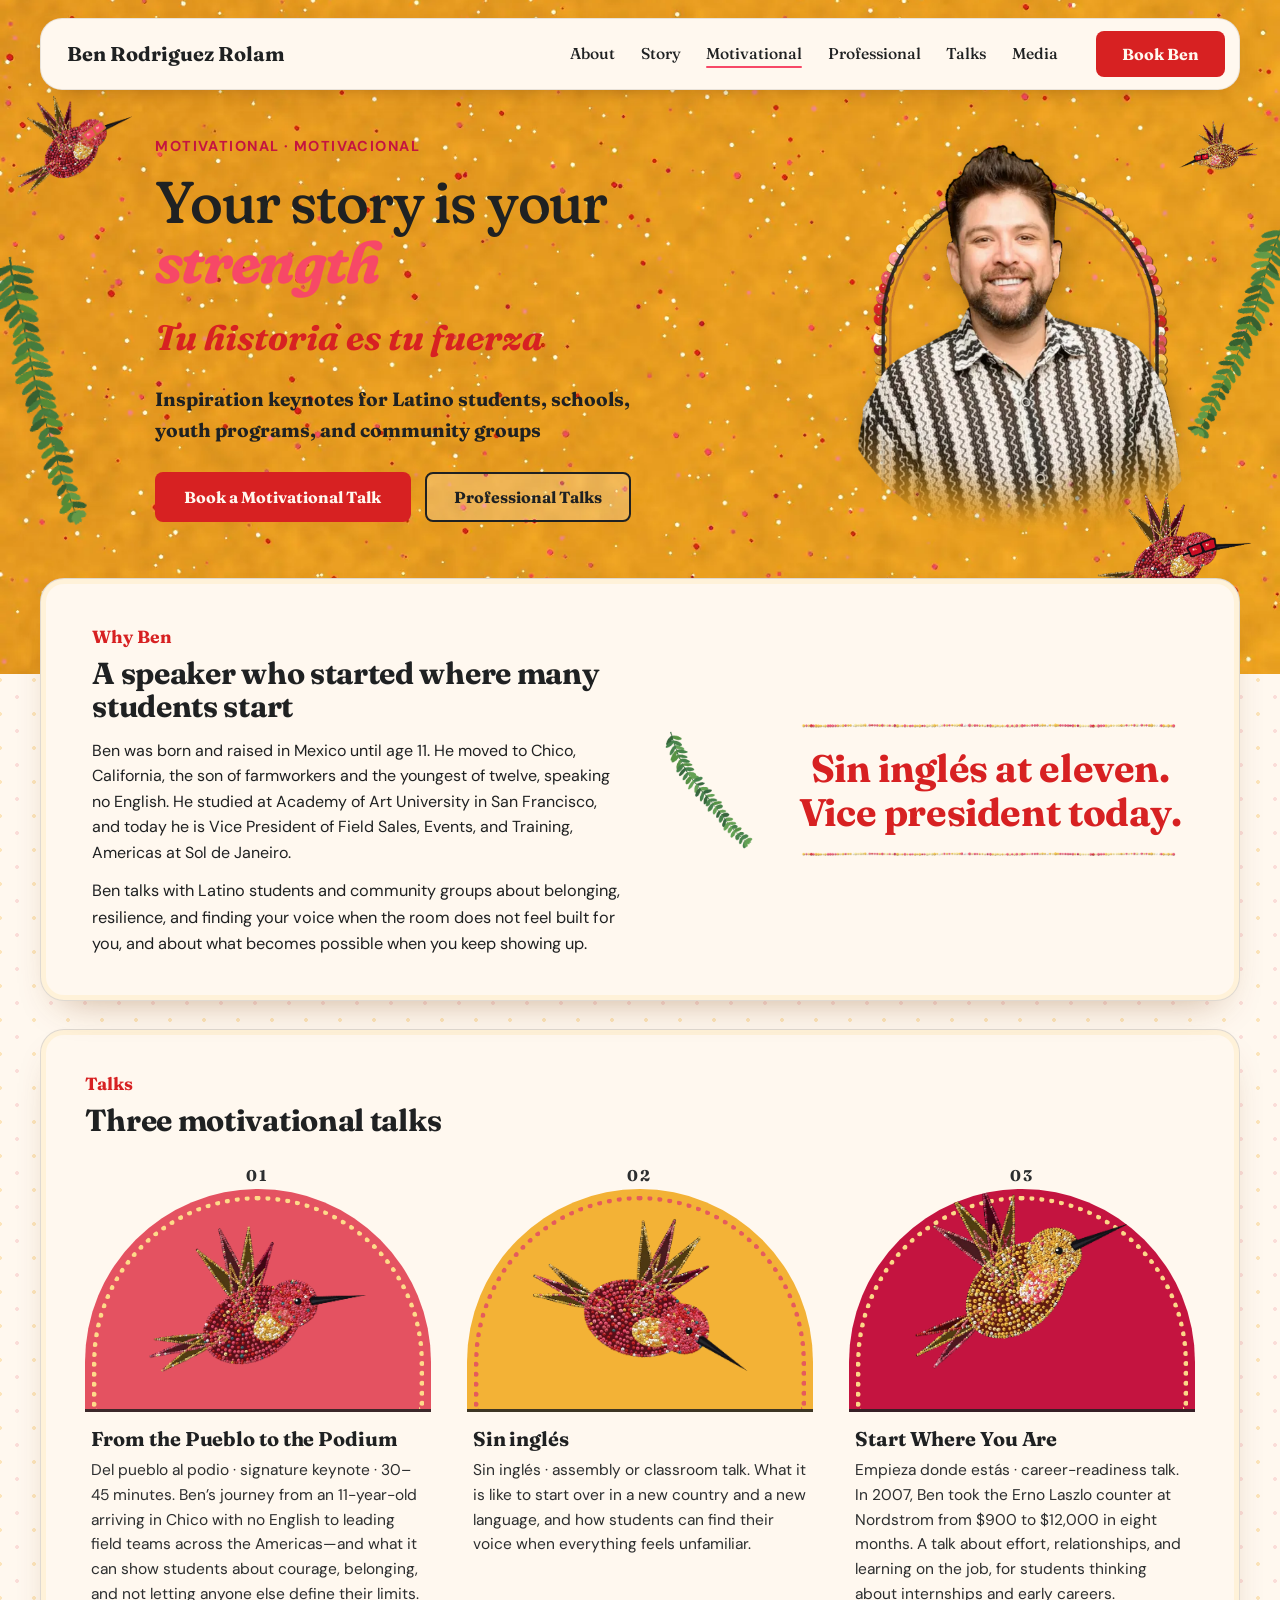
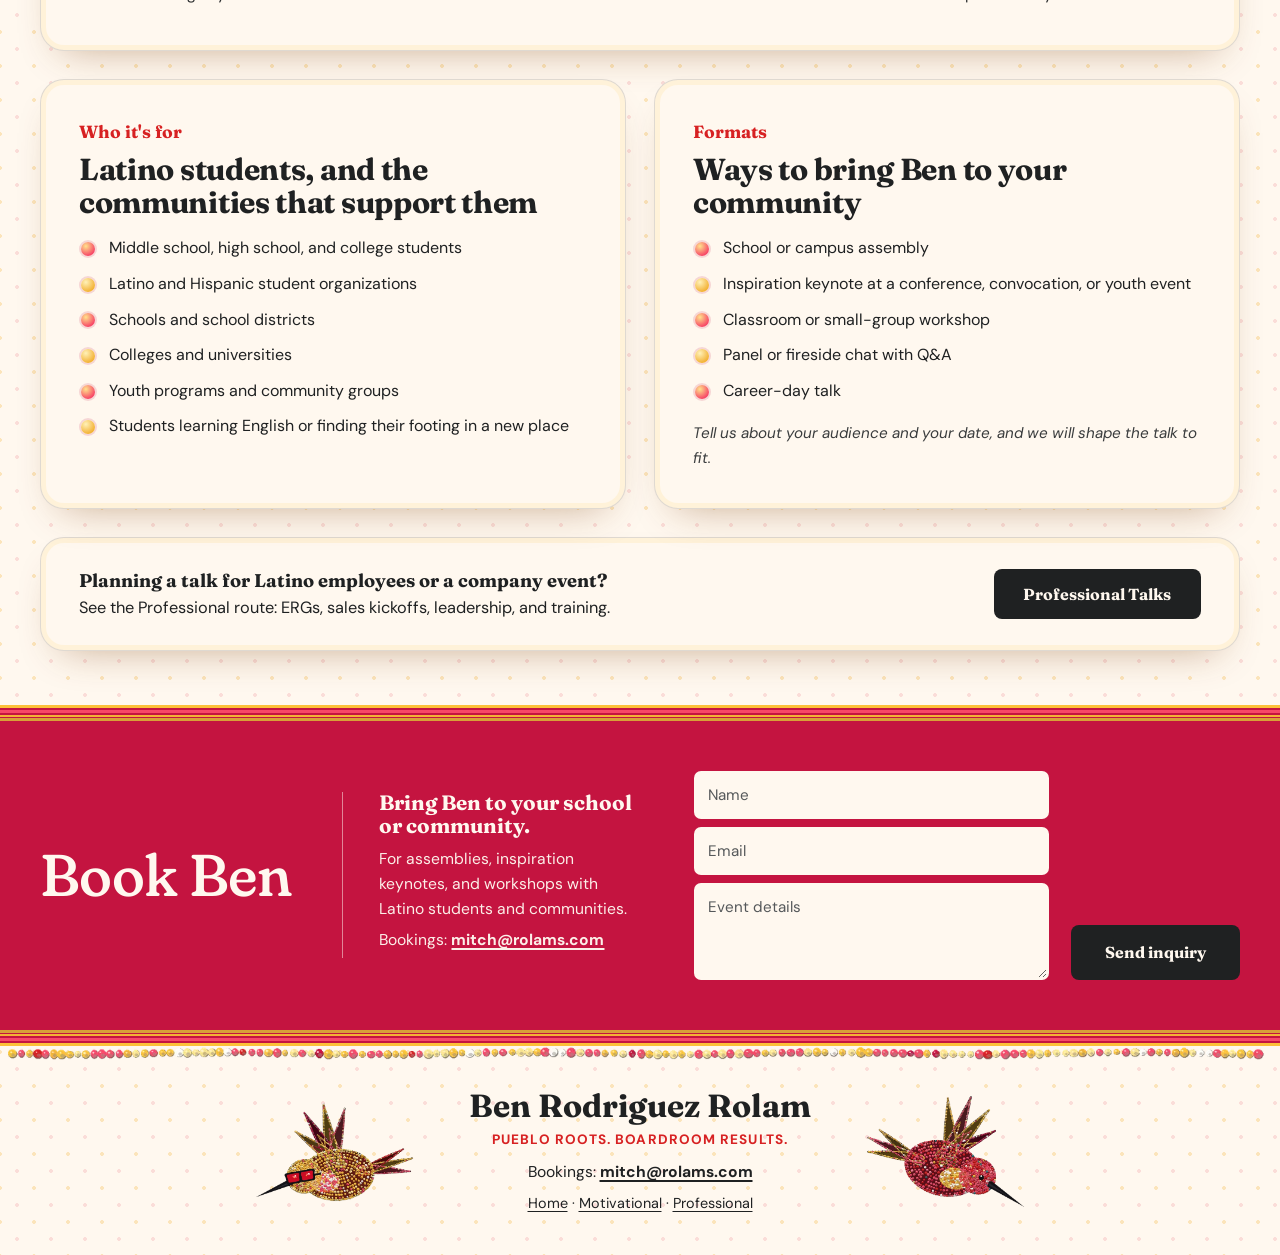
==== motivational/index.html @ 66494a48 "Two routes: Motivational and Professional pages, homepage chooser, hummingbird note, nav update" ====
<!doctype html>
<html lang="en">
<head>
<meta charset="utf-8">
<meta name="viewport" content="width=device-width, initial-scale=1, viewport-fit=cover">
<title>Motivational Speaker for Latino Students and Communities — Ben Rodriguez Rolam</title>
<meta name="description" content="Ben Rodriguez Rolam gives motivational talks to Latino students at schools, colleges, youth programs and community groups. He arrived in Chico, California at eleven with no English. Pueblo Roots. Boardroom Results.">
<meta name="theme-color" content="#F3B236">
<link rel="canonical" href="https://benrodriguezrolam.com/motivational/">

<meta property="og:type" content="website">
<meta property="og:site_name" content="Ben Rodriguez Rolam">
<meta property="og:title" content="Motivational Speaker for Latino Students and Communities — Ben Rodriguez Rolam">
<meta property="og:description" content="Ben Rodriguez Rolam gives motivational talks to Latino students at schools, colleges, youth programs and community groups. He arrived in Chico, California at eleven with no English. Pueblo Roots. Boardroom Results.">
<meta property="og:url" content="https://benrodriguezrolam.com/motivational/">
<meta property="og:image" content="https://benrodriguezrolam.com/assets/og-image.jpg">
<meta property="og:image:width" content="1200">
<meta property="og:image:height" content="630">
<meta property="og:image:alt" content="Ben Rodriguez Rolam smiling in front of a beaded arch, with the headline From the Pueblo to the Podium.">
<meta name="twitter:card" content="summary_large_image">
<meta name="twitter:title" content="Motivational Speaker for Latino Students and Communities — Ben Rodriguez Rolam">
<meta name="twitter:description" content="Ben Rodriguez Rolam gives motivational talks to Latino students at schools, colleges, youth programs and community groups. He arrived in Chico, California at eleven with no English. Pueblo Roots. Boardroom Results.">
<meta name="twitter:image" content="https://benrodriguezrolam.com/assets/og-image.jpg">

<link rel="icon" href="/favicon.ico" sizes="any">
<link rel="icon" type="image/png" sizes="32x32" href="/assets/favicon-32.png">
<link rel="icon" type="image/png" sizes="192x192" href="/assets/favicon-192.png">
<link rel="apple-touch-icon" href="/assets/apple-touch-icon.png">

<link rel="preconnect" href="https://fonts.googleapis.com">
<link rel="preconnect" href="https://fonts.gstatic.com" crossorigin>
<link href="https://fonts.googleapis.com/css2?family=DM+Sans:ital,opsz,wght@0,9..40,400;0,9..40,500;0,9..40,700&family=Fraunces:ital,opsz,wght@0,9..144,500;0,9..144,700;1,9..144,500;1,9..144,700&display=swap" rel="stylesheet">
<link rel="preload" as="image" href="/assets/hero-gold.webp" type="image/webp">
<script>document.documentElement.classList.add('js')</script>
<link rel="stylesheet" href="/styles.css?v=4">
</head>
<body>
<a class="skip" href="#main">Skip to content</a>

<header class="hero hero--sub" id="top">
  <nav class="nav" aria-label="Main">
    <a class="nav__name" href="/">Ben Rodriguez Rolam</a>
    <ul class="nav__links" id="menu">
      <li><a href="/#about">About</a></li>
      <li><a href="/#story">Story</a></li>
      <li><a href="/motivational/" aria-current="page">Motivational</a></li>
      <li><a href="/professional/">Professional</a></li>
      <li><a href="/#talks">Talks</a></li>
      <li><a href="/#media">Media</a></li>
    </ul>
    <a class="btn btn--red nav__cta" href="#book">Book Ben</a>
    <button class="nav__toggle" type="button" aria-expanded="false" aria-controls="menu" aria-label="Menu"><span></span><span></span><span></span></button>
  </nav>

  <div class="hero__inner">
    <div class="hero__text">
      <p class="eyebrow fade" style="--d:.15s">Motivational · <span lang="es">Motivacional</span></p>
      <h1 class="fade" style="--d:.3s">Your story is your <em>strength</em></h1>
      <p class="hero__sub fade" style="--d:.5s" lang="es">Tu historia es tu fuerza</p>
      <p class="hero__role fade" style="--d:.65s">Inspiration keynotes for Latino students, schools, youth programs, and community groups</p>
      <div class="hero__btns fade" style="--d:.8s">
        <a class="btn btn--red" href="#book">Book a Motivational Talk</a>
        <a class="btn btn--ghost" href="/professional/">Professional Talks</a>
      </div>
    </div>
    <div class="hero__photo fade" style="--d:.2s">
      <img class="portrait" src="/assets/ben-portrait.webp" srcset="/assets/ben-portrait-sm.webp 640w, /assets/ben-portrait.webp 1100w" sizes="(min-width: 900px) 440px, 80vw" width="1100" height="1067" alt="Ben Rodriguez Rolam, smiling, in a zigzag-striped shirt, framed by a beaded arch" fetchpriority="high">
    </div>
  </div>

  <div class="birds" aria-hidden="true">
    <div class="bird bird--left"><img src="/assets/bird-up-right-glasses.webp" alt="" width="560" height="489"></div>
    <div class="bird bird--right"><img src="/assets/bird-right-glasses.webp" alt="" width="560" height="391"></div>
    <div class="bird bird--corner"><img src="/assets/bird-up-left-glasses.webp" alt="" width="560" height="363"></div>
  </div>
  <img class="sprig sprig--l" src="/assets/sprig-3.webp" alt="" width="112" height="568" aria-hidden="true">
  <img class="sprig sprig--r" src="/assets/sprig-1.webp" alt="" width="160" height="581" aria-hidden="true">
</header>

<main id="main">
  <section class="about wrap" id="intro" aria-labelledby="intro-h">
    <div class="paper about__card">
      <div class="about__copy">
        <p class="label">Why Ben</p>
        <h2 id="intro-h">A speaker who started where many students start</h2>
        <p>Ben was born and raised in Mexico until age 11. He moved to Chico, California, the son of farmworkers and the youngest of twelve, speaking no English. He studied at Academy of Art University in San Francisco, and today he is Vice President of Field Sales, Events, and Training, Americas at Sol de Janeiro.</p><p>Ben talks with Latino students and community groups about belonging, resilience, and finding your voice when the room does not feel built for you, and about what becomes possible when you keep showing up.</p>
      </div>
      <img class="about__sprig" src="/assets/sprig-2.webp" alt="" width="260" height="346" loading="lazy">
      <figure class="quote">
        <img class="quote__rule" src="/assets/dotted-divider.webp" alt="" width="1800" height="60" loading="lazy">
        <blockquote><span lang="es">Sin inglés</span> at eleven.<br>Vice president today.</blockquote>
        <img class="quote__rule" src="/assets/dotted-divider.webp" alt="" width="1800" height="60" loading="lazy">
      </figure>
    </div>
  </section>

  <section class="wrap panel-section reveal" id="talks" aria-labelledby="talks-h">
    <div class="paper panel">
      <p class="label">Talks</p>
      <h2 id="talks-h">Three motivational talks</h2>
      <div class="cards">
        <article class="card">
          <p class="card__n">01</p>
          <div class="arch arch--pink"><img src="/assets/bird-right.webp" alt="" width="560" height="400" loading="lazy"></div>
          <div class="card__body"><h3>From the Pueblo to the Podium</h3><p><span lang="es">Del pueblo al podio</span> · signature keynote · 30–45 minutes. Ben’s journey from an 11-year-old arriving in Chico with no English to leading field teams across the Americas—and what it can show students about courage, belonging, and not letting anyone else define their limits.</p></div>
        </article>
        <article class="card">
          <p class="card__n">02</p>
          <div class="arch arch--gold"><img src="/assets/bird-dive.webp" alt="" width="560" height="400" loading="lazy"></div>
          <div class="card__body"><h3>Sin inglés</h3><p><span lang="es">Sin inglés</span> · assembly or classroom talk. What it is like to start over in a new country and a new language, and how students can find their voice when everything feels unfamiliar.</p></div>
        </article>
        <article class="card">
          <p class="card__n">03</p>
          <div class="arch arch--magenta"><img src="/assets/bird-up-right.webp" alt="" width="560" height="400" loading="lazy"></div>
          <div class="card__body"><h3>Start Where You Are</h3><p><span lang="es">Empieza donde estás</span> · career-readiness talk. In 2007, Ben took the Erno Laszlo counter at Nordstrom from $900 to $12,000 in eight months. A talk about effort, relationships, and learning on the job, for students thinking about internships and early careers.</p></div>
        </article>
      </div>
    </div>
  </section>

  <section class="wrap duo reveal" aria-label="Who it's for and formats">
    <div class="paper duo__card">
      <p class="label">Who it's for</p>
      <h2>Latino students, and the communities that support them</h2>
      <ul class="ticks"><li>Middle school, high school, and college students</li><li>Latino and Hispanic student organizations</li><li>Schools and school districts</li><li>Colleges and universities</li><li>Youth programs and community groups</li><li>Students learning English or finding their footing in a new place</li></ul>
    </div>
    <div class="paper duo__card">
      <p class="label">Formats</p>
      <h2>Ways to bring Ben to your community</h2>
      <ul class="ticks"><li>School or campus assembly</li><li>Inspiration keynote at a conference, convocation, or youth event</li><li>Classroom or small-group workshop</li><li>Panel or fireside chat with Q&amp;A</li><li>Career-day talk</li></ul>
      <p class="duo__note">Tell us about your audience and your date, and we will shape the talk to fit.</p>
    </div>
  </section>

  <section class="wrap reveal" aria-label="Other route">
    <div class="paper swap">
      <p class="swap__text"><strong>Planning a talk for Latino employees or a company event?</strong> <span>See the Professional route: ERGs, sales kickoffs, leadership, and training.</span></p>
      <a class="btn btn--ink" href="/professional/">Professional Talks</a>
    </div>
  </section>

  <section class="book" id="book" aria-labelledby="book-h">
    <div class="book__inner wrap">
      <h2 id="book-h" class="book__title">Book Ben</h2>
      <div class="book__copy">
        <h3>Bring Ben to your school or community.</h3>
        <p>For assemblies, inspiration keynotes, and workshops with Latino students and communities.</p>
        <p class="booking-mail">Bookings: <a href="mailto:mitch@rolams.com">mitch@rolams.com</a></p>
      </div>
      <form class="form" id="inquiry" action="https://formsubmit.co/156e5ff64beb17ed84e6ebee5ea1a832" method="POST">
        <label><span class="sr">Name</span><input type="text" name="name" placeholder="Name" autocomplete="name" required></label>
        <label><span class="sr">Email</span><input type="email" name="email" placeholder="Email" autocomplete="email" required></label>
        <label><span class="sr">Event details</span><textarea name="message" rows="3" placeholder="Event details"></textarea></label>
        <input type="hidden" name="track" value="Motivational">
        <input type="hidden" name="_subject" value="New speaking inquiry (Motivational) — benrodriguezrolam.com">
        <input type="hidden" name="_template" value="table">
        <input type="hidden" name="_captcha" value="false">
        <input type="text" name="_honey" value="" tabindex="-1" autocomplete="off" aria-hidden="true" style="position:absolute;left:-9999px;opacity:0;height:0;width:0">
        <button class="btn btn--ink" type="submit">Send inquiry</button>
        <p class="form__note" id="form-note" role="status" aria-live="polite" hidden></p>
      </form>
    </div>
  </section>
</main>

<footer class="foot">
  <img class="foot__beads" src="/assets/dotted-divider.webp" alt="" width="1800" height="60" loading="lazy">
  <div class="foot__inner">
    <img class="foot__bird foot__bird--l" src="/assets/bird-up-left-glasses.webp" alt="" width="560" height="363" loading="lazy">
    <div class="foot__center">
      <p class="foot__name">Ben Rodriguez Rolam</p>
      <p class="foot__tag">Pueblo Roots. Boardroom Results.</p>
      <p class="booking-mail">Bookings: <a href="mailto:mitch@rolams.com">mitch@rolams.com</a></p>
      <p class="foot__links"><a href="/">Home</a> · <a href="/motivational/">Motivational</a> · <a href="/professional/">Professional</a></p>
    </div>
    <img class="foot__bird foot__bird--r" src="/assets/bird-dive.webp" alt="" width="560" height="407" loading="lazy">
  </div>
</footer>

<script src="/script.js?v=4"></script>
</body>
</html>
---- styles.css ----
/* Ben Rodriguez Rolam — homepage. Plain CSS, no build step. */
:root{
  --gold:#FCC038; --gold-2:#F3B236; --gold-3:#D8A038; --gold-4:#C37431;
  --pink:#E45261; --pink-hot:#F74867; --magenta:#C41440; --red:#D72122;
  --cream:#FFF8EF; --ink:#1F2122;
  --serif:"Fraunces","Iowan Old Style","Palatino Linotype",Georgia,serif;
  --sans:"DM Sans",system-ui,-apple-system,"Segoe UI",Roboto,sans-serif;
  --wrap:1200px;
  --pad:clamp(16px,4vw,40px);
}
*,*::before,*::after{box-sizing:border-box}
html{scroll-behavior:smooth;scroll-padding-top:20px;-webkit-text-size-adjust:100%}
body{
  margin:0;font-family:var(--sans);font-size:1rem;line-height:1.6;color:var(--ink);
  background-color:var(--cream);
  background-image:
    radial-gradient(circle,rgba(228,82,97,.16) 1.6px,transparent 2.2px),
    radial-gradient(circle,rgba(243,178,54,.28) 1.6px,transparent 2.2px);
  background-size:34px 34px,34px 34px;background-position:0 0,17px 17px;
  overflow-x:hidden;
}
img{max-width:100%;height:auto;display:block}
a{color:inherit}
h1,h2,h3{font-family:var(--serif);margin:0;line-height:1.1}
p{margin:0 0 .8em}
.sr{position:absolute;width:1px;height:1px;overflow:hidden;clip:rect(0 0 0 0);white-space:nowrap}
.skip{position:absolute;left:-999px;top:8px;background:var(--ink);color:var(--cream);padding:8px 14px;border-radius:8px;z-index:100}
.skip:focus{left:8px}
.wrap{width:100%;max-width:calc(var(--wrap) + var(--pad)*2);margin-inline:auto;padding-inline:var(--pad)}
:focus-visible{outline:3px solid var(--ink);outline-offset:3px;border-radius:6px}

/* ---------- buttons ---------- */
.btn{
  display:inline-flex;align-items:center;justify-content:center;gap:.5em;
  font-family:var(--serif);font-weight:700;font-size:1rem;line-height:1;text-decoration:none;
  padding:.95em 1.7em;border-radius:8px;border:2px solid transparent;cursor:pointer;
  transition:transform .18s ease,box-shadow .18s ease,background .18s ease;
}
.btn:hover{transform:translateY(-2px);box-shadow:0 8px 18px -8px rgba(31,33,34,.55)}
.btn--red{background:var(--red);color:var(--cream)}
.btn--red:hover{background:var(--magenta)}
.btn--ghost{border-color:var(--ink);color:var(--ink);background:rgba(255,248,239,.25)}
.btn--ghost:hover{background:var(--cream)}
.btn--ink{background:var(--ink);color:var(--cream)}

/* ---------- hero ---------- */
.hero{
  position:relative;isolation:isolate;overflow:clip;
  background:var(--gold-2) url("assets/hero-gold.webp") center/cover no-repeat;
  padding:18px var(--pad) 150px;
}
.nav{
  position:relative;z-index:20;max-width:var(--wrap);margin:0 auto;
  display:flex;align-items:center;gap:24px;
  background:var(--cream);border-radius:22px;padding:12px 14px 12px 26px;
  box-shadow:0 8px 24px -14px rgba(90,40,0,.55);border:1.5px solid rgba(31,33,34,.1);
}
.nav__name{font-family:var(--serif);font-weight:700;font-size:1.25rem;text-decoration:none;white-space:nowrap;margin-right:auto}
.nav__links{display:flex;gap:clamp(16px,2vw,28px);list-style:none;margin:0 14px 0 0;padding:0}
.nav__links a{font-family:var(--serif);font-weight:500;text-decoration:none;font-size:.98rem;position:relative;padding:4px 0}
.nav__links a::after{content:"";position:absolute;left:0;right:0;bottom:-1px;height:2px;border-radius:2px;background:var(--pink-hot);transform:scaleX(0);transition:transform .2s}
.nav__links a:hover::after{transform:scaleX(1)}
.nav__cta{padding:.8em 1.5em;white-space:nowrap}
.nav__toggle{display:none;background:none;border:0;padding:10px;cursor:pointer;flex-direction:column;gap:5px}
.nav__toggle span{display:block;width:22px;height:2.5px;background:var(--ink);border-radius:2px;transition:transform .2s,opacity .2s}
.nav__toggle[aria-expanded="true"] span:nth-child(1){transform:translateY(7.5px) rotate(45deg)}
.nav__toggle[aria-expanded="true"] span:nth-child(2){opacity:0}
.nav__toggle[aria-expanded="true"] span:nth-child(3){transform:translateY(-7.5px) rotate(-45deg)}

.hero__inner{
  position:relative;z-index:5;max-width:var(--wrap);margin:0 auto;
  display:grid;grid-template-columns:1.05fr .95fr;align-items:center;gap:clamp(8px,3vw,40px);
  padding-top:clamp(20px,4vw,48px);
}
.hero__text{padding-left:clamp(0px,9vw,120px);padding-block:20px}
.eyebrow{font-weight:700;font-size:.9rem;letter-spacing:.1em;text-transform:uppercase;color:var(--magenta);margin-bottom:14px}
.hero h1{font-weight:500;font-size:clamp(2.1rem,5.1vw,4.4rem);letter-spacing:-.02em;line-height:1.02;font-variation-settings:"SOFT" 100,"WONK" 1}
.hero h1 span{display:block;white-space:nowrap}
.hero h1 em{font-style:italic;font-weight:700;color:var(--pink-hot)}
.hero__sub{font-family:var(--serif);font-style:italic;font-weight:700;font-size:clamp(1.5rem,2.8vw,2.2rem);color:var(--red);margin:18px 0 18px}
.hero__role{font-family:var(--serif);font-weight:700;font-size:clamp(1rem,1.5vw,1.2rem);margin-bottom:26px}
.hero__btns{display:flex;gap:14px;flex-wrap:wrap}
.hero__photo{position:relative;justify-self:end;width:100%;max-width:580px}
.portrait{width:100%;height:auto}

.sprig{position:absolute;z-index:2;pointer-events:none;opacity:.95}
.sprig--l{left:max(10px,calc(50% - 640px + 6px));bottom:140px;width:56px;transform:rotate(-12deg)}
.sprig--r{right:max(6px,calc(50% - 650px));top:215px;width:64px;transform:rotate(14deg)}

/* ---------- landing hummingbirds ---------- */
.birds{position:absolute;inset:0;z-index:8;pointer-events:none}
.bird{position:absolute;will-change:transform,opacity;
  animation:zip 2.8s cubic-bezier(.16,.8,.24,1) var(--delay,.3s) both}
.js .bird,.js .bird img{animation-play-state:paused}
.js.birds-go .bird,.js.birds-go .bird img{animation-play-state:running}
.bird img{width:100%;height:auto;transform-origin:50% 60%;
  animation:flutter .09s ease-in-out calc(var(--delay,.3s)) 32 alternate,
            hover 3.4s ease-in-out calc(var(--delay,.3s) + 2.8s) infinite}
.bird--left{--delay:.5s;--fx:-110vw;--fy:90px;--fr:-14deg;left:max(8px,calc(50% - 640px + 14px));top:92px;width:clamp(104px,9.5vw,132px)}
.bird--right{--delay:1.2s;--fx:110vw;--fy:120px;--fr:12deg;right:max(8px,calc(50% - 640px + 24px));bottom:92px;width:clamp(110px,13vw,176px)}
.bird--right img{animation-duration:.09s,3.9s}
.bird--corner{--delay:1.9s;--fx:105vw;--fy:160px;--fr:8deg;right:max(10px,calc(50% - 640px + 20px));top:118px;width:clamp(82px,6.5vw,92px)}
.bird--corner img{animation-duration:.08s,3.1s}
@keyframes zip{
  0%{opacity:0;transform:translate(var(--fx),var(--fy)) rotate(var(--fr)) scale(.8)}
  12%{opacity:1}
  70%{transform:translate(calc(var(--fx)*-.04),-8px) rotate(calc(var(--fr)*-.3)) scale(1.03)}
  100%{opacity:1;transform:translate(0,0) rotate(0) scale(1)}
}
@keyframes flutter{from{transform:rotate(-3deg) scaleY(1)}to{transform:rotate(3deg) scaleY(.9)}}
@keyframes hover{0%,100%{transform:translateY(0) rotate(0)}50%{transform:translateY(-6px) rotate(1.8deg)}}

.fade{animation:fadeUp .9s cubic-bezier(.2,.7,.2,1) var(--d,0s) both}
@keyframes fadeUp{from{opacity:0;transform:translateY(18px)}to{opacity:1;transform:none}}

/* ---------- paper cards ---------- */
.paper{
  background:var(--cream);border:1.5px solid rgba(31,33,34,.14);border-radius:24px;
  box-shadow:0 18px 40px -22px rgba(120,60,10,.45),inset 0 0 0 5px rgba(252,192,56,.12);
}
.label{font-family:var(--serif);font-weight:700;color:var(--red);font-size:1.1rem;margin-bottom:6px}
h2{font-weight:700;font-size:clamp(1.45rem,2.4vw,1.9rem);letter-spacing:-.01em}

/* about */
.about{margin-top:-96px;position:relative;z-index:10}
.about__card{
  display:grid;grid-template-columns:minmax(0,1.35fr) auto minmax(0,1fr);align-items:center;
  gap:clamp(16px,3vw,44px);padding:clamp(22px,3.4vw,44px) clamp(22px,4vw,56px);
}
.about__copy h2{margin-bottom:14px;max-width:30ch}
.about__copy p:last-child{margin:0;font-size:1.02rem;max-width:62ch}
.about__sprig{width:90px;opacity:.95}
.quote{margin:0;text-align:center}
.quote blockquote{
  margin:14px 0;font-family:var(--serif);font-weight:700;color:var(--red);
  font-size:clamp(1.7rem,3vw,2.5rem);line-height:1.15;letter-spacing:-.01em;
}
.quote__rule{width:100%;max-width:380px;margin-inline:auto}

/* story + talks */
.panel-section{margin-top:28px}
.panel{padding:clamp(22px,3.4vw,40px) clamp(18px,3.4vw,44px) clamp(26px,3.4vw,44px)}
.panel h2{margin-bottom:26px}
.cards{display:grid;grid-template-columns:repeat(3,minmax(0,1fr));gap:clamp(18px,3vw,36px)}
.card__n{font-family:var(--serif);font-weight:700;text-align:center;margin:0 0 6px;font-size:.95rem;letter-spacing:.14em;color:var(--magenta)}
.arch{
  position:relative;border-bottom:3px solid rgba(31,33,34,.85);aspect-ratio:1.55/1;border-radius:999px 999px 0 0;
  display:flex;align-items:flex-end;justify-content:center;overflow:hidden;
  padding-bottom:6%;
}
.arch::after{content:"";position:absolute;inset:7px 7px 0;border-radius:999px 999px 0 0;border:5px dotted rgba(255,226,140,.95);border-bottom:0;pointer-events:none}
.arch--pink{background:var(--pink)}
.arch--gold{background:var(--gold-2)}
.arch--magenta{background:var(--magenta)}
.arch--gold::after{border-color:rgba(228,82,97,.9)}
.arch img{width:66%;max-width:260px;position:relative;z-index:1;transform:translateY(-6%)}
.card__body{padding:16px 6px 0}
.card h3{font-weight:700;font-size:1.25rem;margin-bottom:8px;letter-spacing:-.005em}
.card p{font-size:.97rem;line-height:1.6;margin:0;color:#2c2e2f}

/* brands */
.brands{display:flex;align-items:center;margin-top:28px;padding:18px clamp(16px,3vw,36px);gap:clamp(12px,2.4vw,32px)}
.brands__lead{font-size:1.15rem;white-space:nowrap}
.brands__list{display:flex;flex:1;justify-content:space-between;list-style:none;margin:0;padding:0;font-family:var(--serif);font-weight:700;font-size:1.15rem}
.brands__list li{flex:1;text-align:center;padding:2px 10px}
.brands__list li+li{border-left:2px solid rgba(31,33,34,.78)}
.brands__lead{padding-right:clamp(0px,1vw,10px)}

/* media */
.media{display:grid;grid-template-columns:1fr 1fr;gap:clamp(16px,2.4vw,28px);margin-top:28px;padding-inline:var(--pad)}
.media__card{position:relative;display:flex;align-items:stretch;gap:clamp(14px,2vw,24px);overflow:hidden;min-height:170px;padding-right:clamp(70px,8vw,110px)}
.media__card--quote{padding:clamp(20px,2.6vw,30px) clamp(80px,9vw,120px) clamp(20px,2.6vw,30px) clamp(20px,3vw,34px)}
.reel{flex:0 0 38%;position:relative;background:var(--magenta) url("assets/reel.webp") center/cover;display:grid;place-items:center;min-height:170px}
.reel__play{width:62px;height:62px;border-radius:50%;background:var(--cream);display:grid;place-items:center;box-shadow:0 6px 18px -6px rgba(0,0,0,.5)}
.reel__play svg{width:28px;height:28px;fill:var(--red);margin-left:3px}
.media__copy{align-self:center;padding:18px 0}
.media__card--quote .media__copy{padding:0}
.media__copy h3{font-weight:700;font-size:1.3rem;color:var(--red);margin-bottom:8px}
.media__copy p{margin:0;font-size:.96rem}
.media__sprig{position:absolute;right:18px;top:50%;height:min(150px,80%);width:auto;transform:translateY(-50%) rotate(10deg)}

/* book */
.book{
  margin-top:54px;color:var(--cream);
  background:var(--magenta);
  padding:clamp(40px,5.4vw,66px) 0;position:relative;
}
.book::before,.book::after{
  content:"";position:absolute;left:0;right:0;height:16px;
  background:repeating-linear-gradient(to bottom,var(--gold) 0 3px,var(--magenta) 3px 5px,var(--pink-hot) 5px 8px,var(--magenta) 8px 10px,var(--gold-2) 10px 12px,var(--magenta) 12px 13px,var(--gold-3) 13px 16px);
}
.book::before{top:0}.book::after{bottom:0;transform:scaleY(-1)}
.book__inner{display:grid;grid-template-columns:auto auto 1fr;gap:clamp(20px,4vw,56px);align-items:center}
.book__title{font-weight:500;font-size:clamp(2.4rem,4.6vw,3.7rem);letter-spacing:-.01em;line-height:1;font-variation-settings:"SOFT" 100,"WONK" 1}
.book__copy{border-left:1.5px solid rgba(255,248,239,.5);padding-left:clamp(18px,3vw,36px);max-width:300px}
.book__copy h3{font-size:1.3rem;margin-bottom:8px}
.book__copy p{margin:0 0 6px;font-size:.98rem;opacity:.96}
.form{display:grid;grid-template-columns:1fr auto;grid-template-areas:"n b" "e b" "d b";gap:8px 22px;align-items:start;max-width:620px;justify-self:end;width:100%}
.form label:nth-of-type(1){grid-area:n}.form label:nth-of-type(2){grid-area:e}.form label:nth-of-type(3){grid-area:d}
.form .btn{grid-area:b;align-self:end;padding:1.1em 2em}
.form input,.form textarea{
  width:100%;font:inherit;font-size:.95rem;color:var(--ink);background:var(--cream);
  border:2px solid transparent;border-radius:7px;padding:10px 12px;display:block;
}
.form textarea{resize:vertical;min-height:84px}
.form input::placeholder,.form textarea::placeholder{color:#55585a}
.form input:focus,.form textarea:focus{outline:3px solid var(--gold);outline-offset:1px}
.form__note{grid-column:1/-1;margin:6px 0 0;font-weight:700;color:var(--gold);font-size:.98rem}
.form__note a{color:var(--cream);text-underline-offset:3px}
.form .btn:disabled{opacity:.7;cursor:progress}
.booking-mail a{font-weight:700;text-underline-offset:3px;text-decoration-thickness:1.5px}
.booking-mail a:hover{text-decoration-color:var(--pink-hot)}
.foot__center .booking-mail{font-size:.98rem}

/* footer */
.foot{text-align:center;padding:0 var(--pad) 40px;position:relative;overflow:hidden}
.foot__beads{width:100%;max-width:none;height:14px;object-fit:cover;margin:0 calc(var(--pad)*-1);width:calc(100% + var(--pad)*2)}
.foot__inner{position:relative;max-width:var(--wrap);margin:0 auto;padding:28px 0 0;display:flex;align-items:center;justify-content:center;gap:clamp(8px,4vw,60px)}
.foot__center{flex:0 1 auto}
.foot__center p{margin:0;font-size:.95rem}
.foot__name{font-family:var(--serif);font-weight:700;font-size:clamp(1.5rem,2.6vw,2rem)!important;line-height:1.1}
.foot__tag{font-weight:700;letter-spacing:.08em;text-transform:uppercase;color:var(--red);font-size:.85rem!important;margin:6px 0 8px!important}
.foot__bird{width:clamp(96px,13vw,170px);flex:none}
.foot__bird--r{transform:scaleX(1)}

/* scroll reveal (only when JS is on) */
.js .reveal{opacity:0;transform:translateY(22px);transition:opacity .7s ease,transform .7s ease}
.js .reveal.in{opacity:1;transform:none}

/* ---------- tablet ---------- */
@media (max-width:1020px){
  .about__card{grid-template-columns:1fr;text-align:left}
  .about__sprig{display:none}
  .quote{border-top:1.5px dashed rgba(196,20,64,.35);padding-top:20px}
  .quote__rule{max-width:300px}
  .book__inner{grid-template-columns:1fr 1fr}
  .book__title{grid-column:1/-1}
  .book__copy{max-width:none}
  .form{justify-self:stretch;max-width:none}
  .media{grid-template-columns:1fr}
  .brands{flex-wrap:wrap}
  .sprig--l,.sprig--r{display:none}
}
@media (max-width:860px){
  .cards{grid-template-columns:1fr;max-width:460px;margin-inline:auto}
  .arch{aspect-ratio:1.7/1}
  .hero__inner{grid-template-columns:1fr}
  .hero h1{font-size:clamp(2.1rem,8vw,3.8rem)}
  .hero__text{padding-left:0;text-align:left;padding-top:84px}
  .hero__photo{justify-self:center;max-width:520px;margin-top:-34px}
  .nav__links{
    position:absolute;left:0;right:0;top:calc(100% + 8px);margin:0;flex-direction:column;gap:0;
    background:var(--cream);border-radius:18px;border:1.5px solid rgba(31,33,34,.12);padding:8px 22px;
    box-shadow:0 18px 30px -14px rgba(90,40,0,.5);display:none;
  }
  .nav__links.open{display:flex}
  .nav__links li+li{border-top:1px solid rgba(31,33,34,.1)}
  .nav__links a{display:block;padding:14px 0;font-size:1.1rem}
  .nav__links a::after{display:none}
  .nav__toggle{display:flex}
  .nav{gap:8px;padding:9px 6px 9px 18px}
  .nav__name{font-size:1.02rem}
  .nav__cta{padding:.7em 1.05em;font-size:.9rem}
  .nav__toggle{padding:8px}
  .bird--left{top:86px}
}
@media (max-width:640px){
  .hero{padding-bottom:110px}
  .about{margin-top:-70px}
  .brands{display:block;padding:18px}
  .brands__lead{text-align:center;margin-bottom:12px}
  .brands__list{display:grid;grid-template-columns:1fr 1fr;gap:10px 0}
  .brands__list li:nth-child(odd){border-left:0}
  .brands__list li:nth-child(5){grid-column:1/-1;border-left:0;border-top:2px solid rgba(31,33,34,.2);padding-top:10px;margin-top:2px}
  .brands__list li+li{border-left:2px solid rgba(31,33,34,.5)}
  .brands__list li:nth-child(3){border-left:0}
  .media__card{flex-direction:column;padding-right:0;min-height:0}
  .reel{flex:none;min-height:180px}
  .media__copy{padding:6px 76px 22px 20px}
  .media__card--quote{padding:22px 76px 22px 20px}
  .media__sprig{top:auto;bottom:20px;height:96px;transform:rotate(10deg)}
  .media__card--quote .media__sprig{top:50%;bottom:auto;height:110px;transform:translateY(-50%) rotate(10deg)}
  .book__inner{grid-template-columns:1fr}
  .book__copy{border-left:0;padding-left:0;border-top:1.5px solid rgba(255,248,239,.4);padding-top:18px}
  .form{grid-template-columns:1fr;grid-template-areas:"n" "e" "d" "b"}
  .form .btn{width:100%}
  .foot__inner{flex-direction:column;gap:10px;padding-top:16px}
  .foot__bird{width:96px}
  .foot__bird--l{order:-1}
  .foot__bird--r{order:2;margin-top:6px}
}
@media (max-width:420px){
  .eyebrow{font-size:.8rem}
  .hero__btns .btn{flex:1}
}

/* ---------- reduced motion: static, finished state ---------- */
@media (prefers-reduced-motion:reduce){
  html{scroll-behavior:auto}
  .fade{animation:none!important}
  /* gentle version: birds drift in softly and bob, no zipping */
  .bird{animation:softIn 1.6s ease-out var(--delay,.3s) both!important;animation-play-state:running!important}
  .bird img{animation:hover 4.5s ease-in-out 2s infinite!important}
  @keyframes softIn{from{opacity:0;transform:translateY(14px)}to{opacity:1;transform:none}}
  .js .reveal{opacity:1;transform:none;transition:none}
  .btn{transition:none}
}


/* ---------- two routes: chooser, sub-pages ---------- */
.nav__links a[aria-current="page"]::after{transform:scaleX(1)}
.choose{margin-top:34px}
.choose__head{text-align:center;max-width:820px;margin:0 auto 22px}
.choose__head h2{font-size:clamp(1.5rem,3vw,2.2rem)}
.choose__grid{display:grid;grid-template-columns:1fr 1fr;gap:clamp(16px,2.6vw,32px)}
.route{
  position:relative;display:flex;flex-direction:column;align-items:flex-start;gap:6px;
  padding:clamp(26px,3vw,40px);border-radius:28px;text-decoration:none;color:var(--ink);overflow:hidden;
  box-shadow:0 22px 40px -22px rgba(120,40,10,.65);transition:transform .22s ease,box-shadow .22s ease;
}
.route::after{content:"";position:absolute;inset:10px;border-radius:20px;border:4px dotted rgba(255,232,150,.95);pointer-events:none}
.route:hover{transform:translateY(-5px);box-shadow:0 30px 44px -22px rgba(120,40,10,.75)}
.route--students{background:var(--pink)}
.route--pros{background:var(--gold-2)}
.route--pros::after{border-color:rgba(228,82,97,.85)}
.route__bird{width:auto;max-width:none;height:clamp(84px,8.5vw,110px);margin:0 0 6px -6px;transition:transform .3s ease}
.route:hover .route__bird{transform:translate(6px,-6px) rotate(-3deg)}
.route h3{font-weight:700;font-size:clamp(1.9rem,3.4vw,2.6rem);letter-spacing:-.015em}
.route__es{font-family:var(--serif);font-style:italic;font-weight:700;font-size:1.25rem;margin:0!important;color:var(--cream)}
.route--pros .route__es{color:var(--magenta)}
.route p{margin:0 0 4px;font-size:1.05rem;max-width:44ch}
.route__tags{display:flex;flex-wrap:wrap;gap:8px;list-style:none;margin:8px 0 14px;padding:0}
.route__tags li{background:var(--cream);border-radius:999px;padding:5px 14px;font-weight:700;font-size:.88rem}
.route__cta{margin-top:auto;display:inline-flex;gap:.5em;align-items:center;background:var(--ink);color:var(--cream);font-family:var(--serif);font-weight:700;border-radius:8px;padding:.95em 1.5em;line-height:1}
.route:hover .route__cta{background:var(--magenta)}

.hero--sub{padding-bottom:132px}
.hero--sub .hero__inner{padding-top:clamp(10px,2vw,28px)}
.hero--sub .hero__photo{max-width:440px}
.hero--sub h1{font-size:clamp(2.1rem,4.6vw,3.9rem)}
.hero--sub .hero__text{padding-block:10px}
.hero--sub .bird--right{bottom:70px}

.duo{display:grid;grid-template-columns:1fr 1fr;gap:clamp(16px,2.4vw,28px);margin-top:28px}
.duo__card{padding:clamp(22px,3vw,38px)}
.duo__card h2{margin-bottom:16px}
.ticks{list-style:none;margin:0;padding:0;display:grid;gap:10px}
.ticks li{position:relative;padding-left:30px}
.ticks li::before{content:"";position:absolute;left:2px;top:.42em;width:14px;height:14px;border-radius:50%;background:radial-gradient(circle at 35% 30%,#FFE28C,var(--pink-hot) 72%);box-shadow:0 0 0 2px rgba(196,20,64,.15)}
.ticks li:nth-child(even)::before{background:radial-gradient(circle at 35% 30%,#FFF1B8,var(--gold-2) 72%)}
.duo__note{margin:18px 0 0;font-style:italic;font-size:.95rem;color:#3a3c3d}
.swap{display:flex;align-items:center;justify-content:space-between;gap:20px;padding:clamp(18px,2.4vw,28px) clamp(20px,3vw,40px);margin-top:28px}
.swap__text{margin:0;font-size:1.02rem}
.swap__text strong{font-family:var(--serif);font-size:1.15rem;display:block}
.foot__links{margin-top:8px!important;font-size:.9rem!important}
.foot__links a{text-underline-offset:3px}

@media (max-width:1040px){
  .nav__links{
    position:absolute;left:0;right:0;top:calc(100% + 8px);margin:0;flex-direction:column;gap:0;
    background:var(--cream);border-radius:18px;border:1.5px solid rgba(31,33,34,.12);padding:8px 22px;
    box-shadow:0 18px 30px -14px rgba(90,40,0,.5);display:none;
  }
  .nav__links.open{display:flex}
  .nav__links li+li{border-top:1px solid rgba(31,33,34,.1)}
  .nav__links a{display:block;padding:14px 0;font-size:1.1rem}
  .nav__links a::after{display:none}
  .nav__toggle{display:flex}
}
@media (max-width:860px){
  .choose__grid,.duo{grid-template-columns:1fr}
  .swap{flex-direction:column;align-items:flex-start}
  .hero--sub{padding-bottom:110px}
}
@media (max-width:640px){
  .route{padding:26px 22px 24px}
  .route__cta{width:100%;justify-content:center}
  .swap .btn{width:100%}
}
@media (prefers-reduced-motion:reduce){.route,.route__bird{transition:none}.route:hover{transform:none}}

.birdnote{display:flex;align-items:center;gap:clamp(14px,2.4vw,28px);margin-top:28px;padding:18px clamp(16px,2.4vw,28px);border-radius:18px;background:rgba(252,192,56,.2);border:1.5px dashed rgba(196,20,64,.45)}
.birdnote img{flex:none;width:clamp(84px,10vw,130px);height:auto}
.birdnote p{margin:0;font-size:1rem;max-width:78ch}
.birdnote strong{font-family:var(--serif);color:var(--red);font-size:1.1rem}
@media (max-width:640px){.birdnote{flex-direction:column;align-items:flex-start;gap:6px}.birdnote img{width:96px}}
@media (max-width:860px){.hero--sub .hero__text{padding-top:84px}}
@media (max-width:520px){.hero--sub .hero__btns .btn{flex:1 1 100%}}
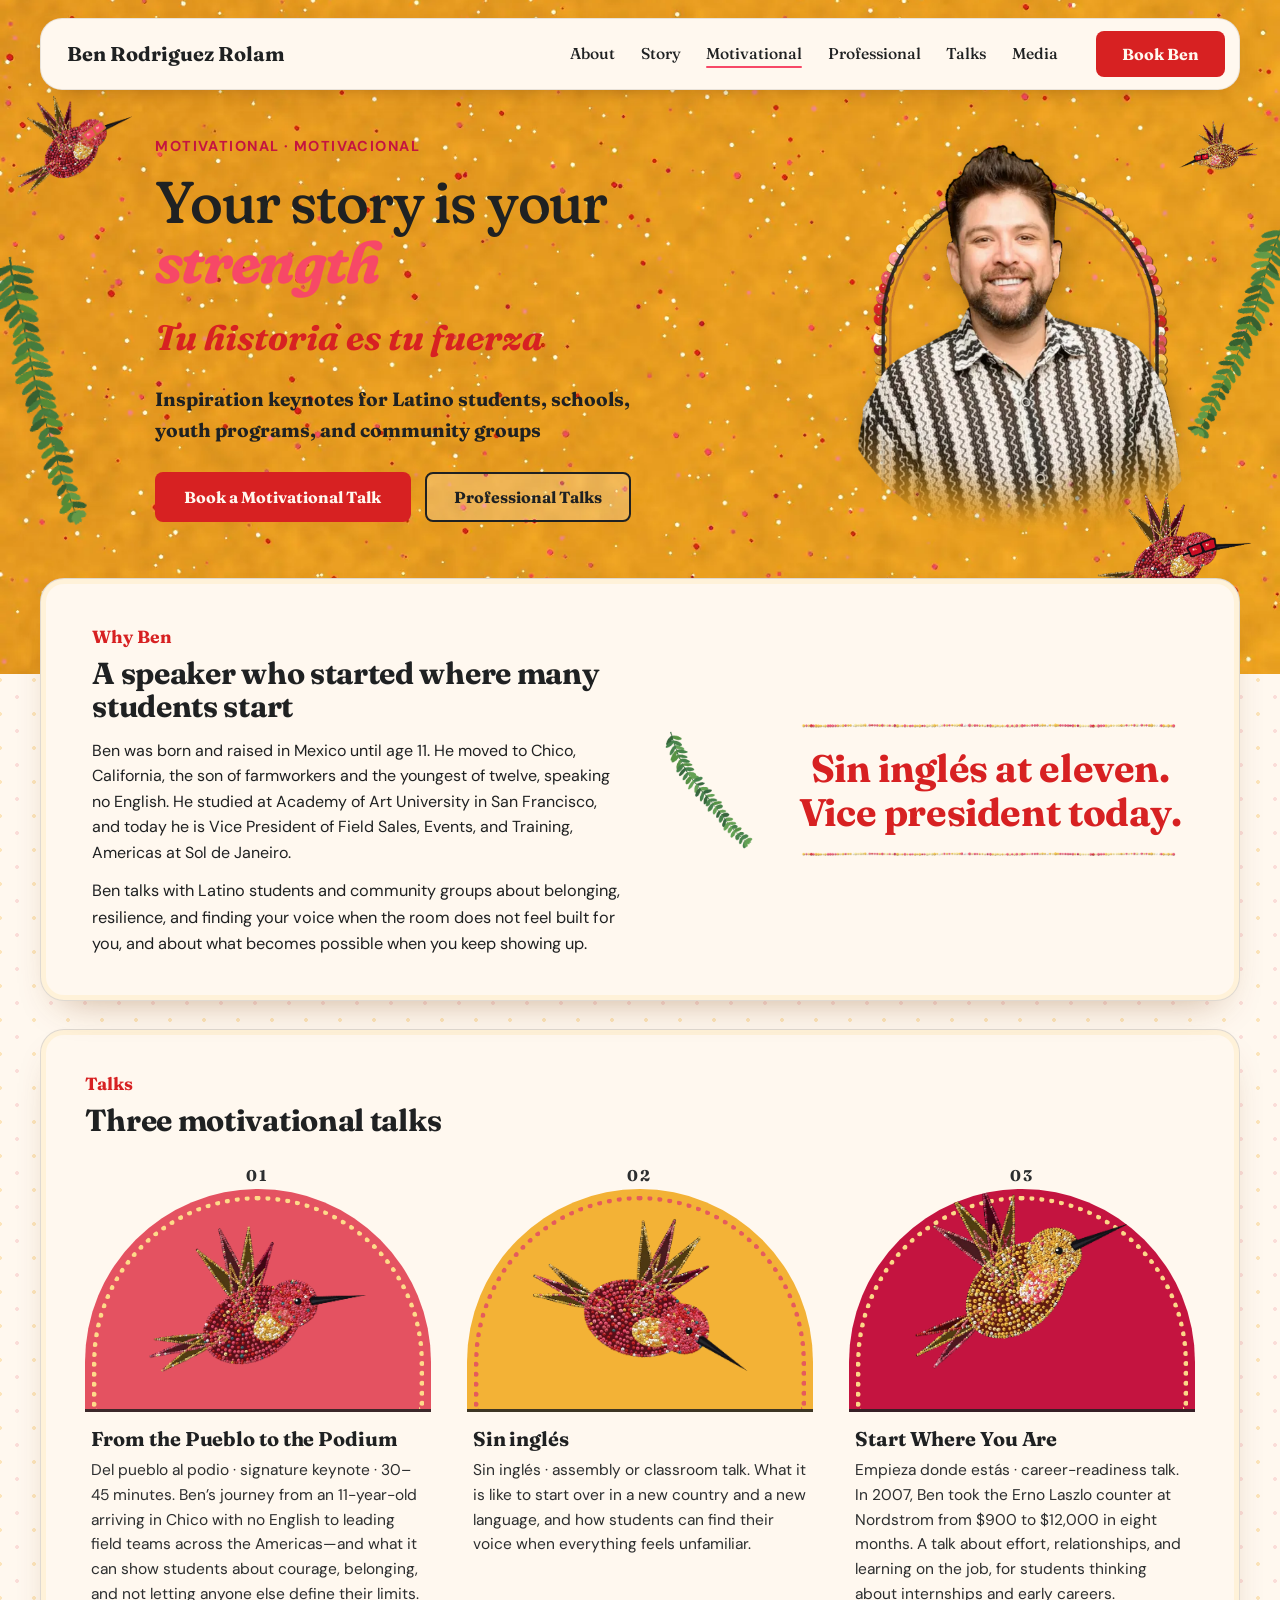
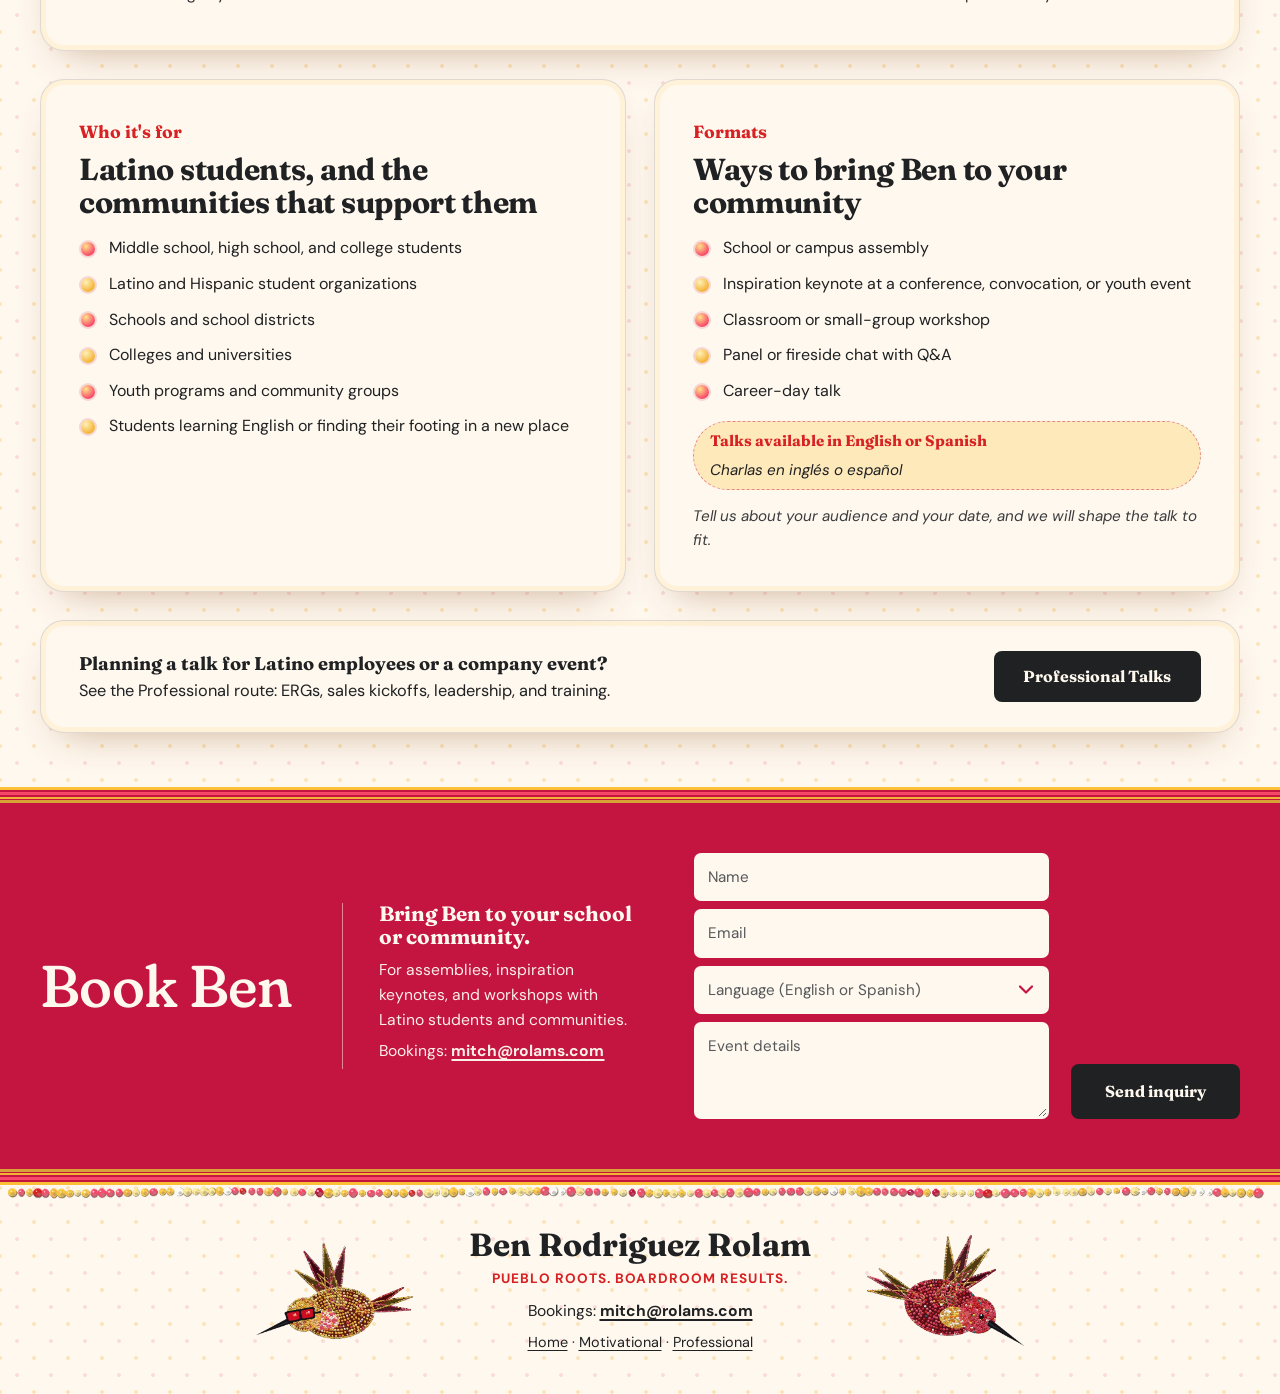
==== commit c1099d6e: "Add English/Spanish language note and optional Language field to booking forms" ====
--- a/motivational/index.html
+++ b/motivational/index.html
@@ -32,7 +32,7 @@
 <link href="https://fonts.googleapis.com/css2?family=DM+Sans:ital,opsz,wght@0,9..40,400;0,9..40,500;0,9..40,700&family=Fraunces:ital,opsz,wght@0,9..144,500;0,9..144,700;1,9..144,500;1,9..144,700&display=swap" rel="stylesheet">
 <link rel="preload" as="image" href="/assets/hero-gold.webp" type="image/webp">
 <script>document.documentElement.classList.add('js')</script>
-<link rel="stylesheet" href="/styles.css?v=4">
+<link rel="stylesheet" href="/styles.css?v=5">
 </head>
 <body>
 <a class="skip" href="#main">Skip to content</a>
@@ -128,6 +128,7 @@
       <p class="label">Formats</p>
       <h2>Ways to bring Ben to your community</h2>
       <ul class="ticks"><li>School or campus assembly</li><li>Inspiration keynote at a conference, convocation, or youth event</li><li>Classroom or small-group workshop</li><li>Panel or fireside chat with Q&amp;A</li><li>Career-day talk</li></ul>
+      <p class="langnote"><strong>Talks available in English or Spanish</strong> <span lang="es">Charlas en inglés o español</span></p>
       <p class="duo__note">Tell us about your audience and your date, and we will shape the talk to fit.</p>
     </div>
   </section>
@@ -150,6 +151,7 @@
       <form class="form" id="inquiry" action="https://formsubmit.co/156e5ff64beb17ed84e6ebee5ea1a832" method="POST">
         <label><span class="sr">Name</span><input type="text" name="name" placeholder="Name" autocomplete="name" required></label>
         <label><span class="sr">Email</span><input type="email" name="email" placeholder="Email" autocomplete="email" required></label>
+        <label class="form__lang"><span class="sr">Language (English or Spanish)</span><select name="language"><option value="">Language (English or Spanish)</option><option value="English">English</option><option value="Spanish">Spanish</option><option value="Either / not sure">Either / not sure</option></select></label>
         <label><span class="sr">Event details</span><textarea name="message" rows="3" placeholder="Event details"></textarea></label>
         <input type="hidden" name="track" value="Motivational">
         <input type="hidden" name="_subject" value="New speaking inquiry (Motivational) — benrodriguezrolam.com">
@@ -177,6 +179,6 @@
   </div>
 </footer>
 
-<script src="/script.js?v=4"></script>
+<script src="/script.js?v=5"></script>
 </body>
 </html>
--- a/styles.css
+++ b/styles.css
@@ -195,8 +195,8 @@
 .book__copy{border-left:1.5px solid rgba(255,248,239,.5);padding-left:clamp(18px,3vw,36px);max-width:300px}
 .book__copy h3{font-size:1.3rem;margin-bottom:8px}
 .book__copy p{margin:0 0 6px;font-size:.98rem;opacity:.96}
-.form{display:grid;grid-template-columns:1fr auto;grid-template-areas:"n b" "e b" "d b";gap:8px 22px;align-items:start;max-width:620px;justify-self:end;width:100%}
-.form label:nth-of-type(1){grid-area:n}.form label:nth-of-type(2){grid-area:e}.form label:nth-of-type(3){grid-area:d}
+.form{display:grid;grid-template-columns:1fr auto;grid-template-areas:"n b" "e b" "l b" "d b";gap:8px 22px;align-items:start;max-width:620px;justify-self:end;width:100%}
+.form label:nth-of-type(1){grid-area:n}.form label:nth-of-type(2){grid-area:e}.form label:nth-of-type(3){grid-area:l}.form label:nth-of-type(4){grid-area:d}
 .form .btn{grid-area:b;align-self:end;padding:1.1em 2em}
 .form input,.form textarea{
   width:100%;font:inherit;font-size:.95rem;color:var(--ink);background:var(--cream);
@@ -282,7 +282,7 @@
   .media__card--quote .media__sprig{top:50%;bottom:auto;height:110px;transform:translateY(-50%) rotate(10deg)}
   .book__inner{grid-template-columns:1fr}
   .book__copy{border-left:0;padding-left:0;border-top:1.5px solid rgba(255,248,239,.4);padding-top:18px}
-  .form{grid-template-columns:1fr;grid-template-areas:"n" "e" "d" "b"}
+  .form{grid-template-columns:1fr;grid-template-areas:"n" "e" "l" "d" "b"}
   .form .btn{width:100%}
   .foot__inner{flex-direction:column;gap:10px;padding-top:16px}
   .foot__bird{width:96px}
@@ -386,3 +386,19 @@
 @media (max-width:640px){.birdnote{flex-direction:column;align-items:flex-start;gap:6px}.birdnote img{width:96px}}
 @media (max-width:860px){.hero--sub .hero__text{padding-top:84px}}
 @media (max-width:520px){.hero--sub .hero__btns .btn{flex:1 1 100%}}
+
+.form select{
+  width:100%;font:inherit;font-size:.95rem;color:var(--ink);background-color:var(--cream);display:block;
+  border:2px solid transparent;border-radius:7px;padding:10px 38px 10px 12px;cursor:pointer;
+  -webkit-appearance:none;appearance:none;
+  background-image:url("data:image/svg+xml,%3Csvg xmlns='http://www.w3.org/2000/svg' width='14' height='9' viewBox='0 0 14 9'%3E%3Cpath d='M1 1.5l6 6 6-6' fill='none' stroke='%23C41440' stroke-width='2.2' stroke-linecap='round' stroke-linejoin='round'/%3E%3C/svg%3E");
+  background-repeat:no-repeat;background-position:right 14px center;
+}
+.form select:has(option[value=""]:checked){color:#55585a}
+.form select:focus{outline:3px solid var(--gold);outline-offset:1px}
+.langnote{margin:0 0 14px;display:inline-flex;flex-wrap:wrap;gap:4px 10px;align-items:baseline;padding:7px 16px;border-radius:999px;background:rgba(252,192,56,.28);border:1.5px dashed rgba(196,20,64,.45);font-size:.95rem}
+.langnote strong{font-family:var(--serif);color:var(--red)}
+.langnote span{font-style:italic}
+.choose__head .langnote{margin:14px 0 0}
+.duo__card .langnote{margin:18px 0 0}
+.duo__card .langnote + .duo__note{margin-top:14px}
